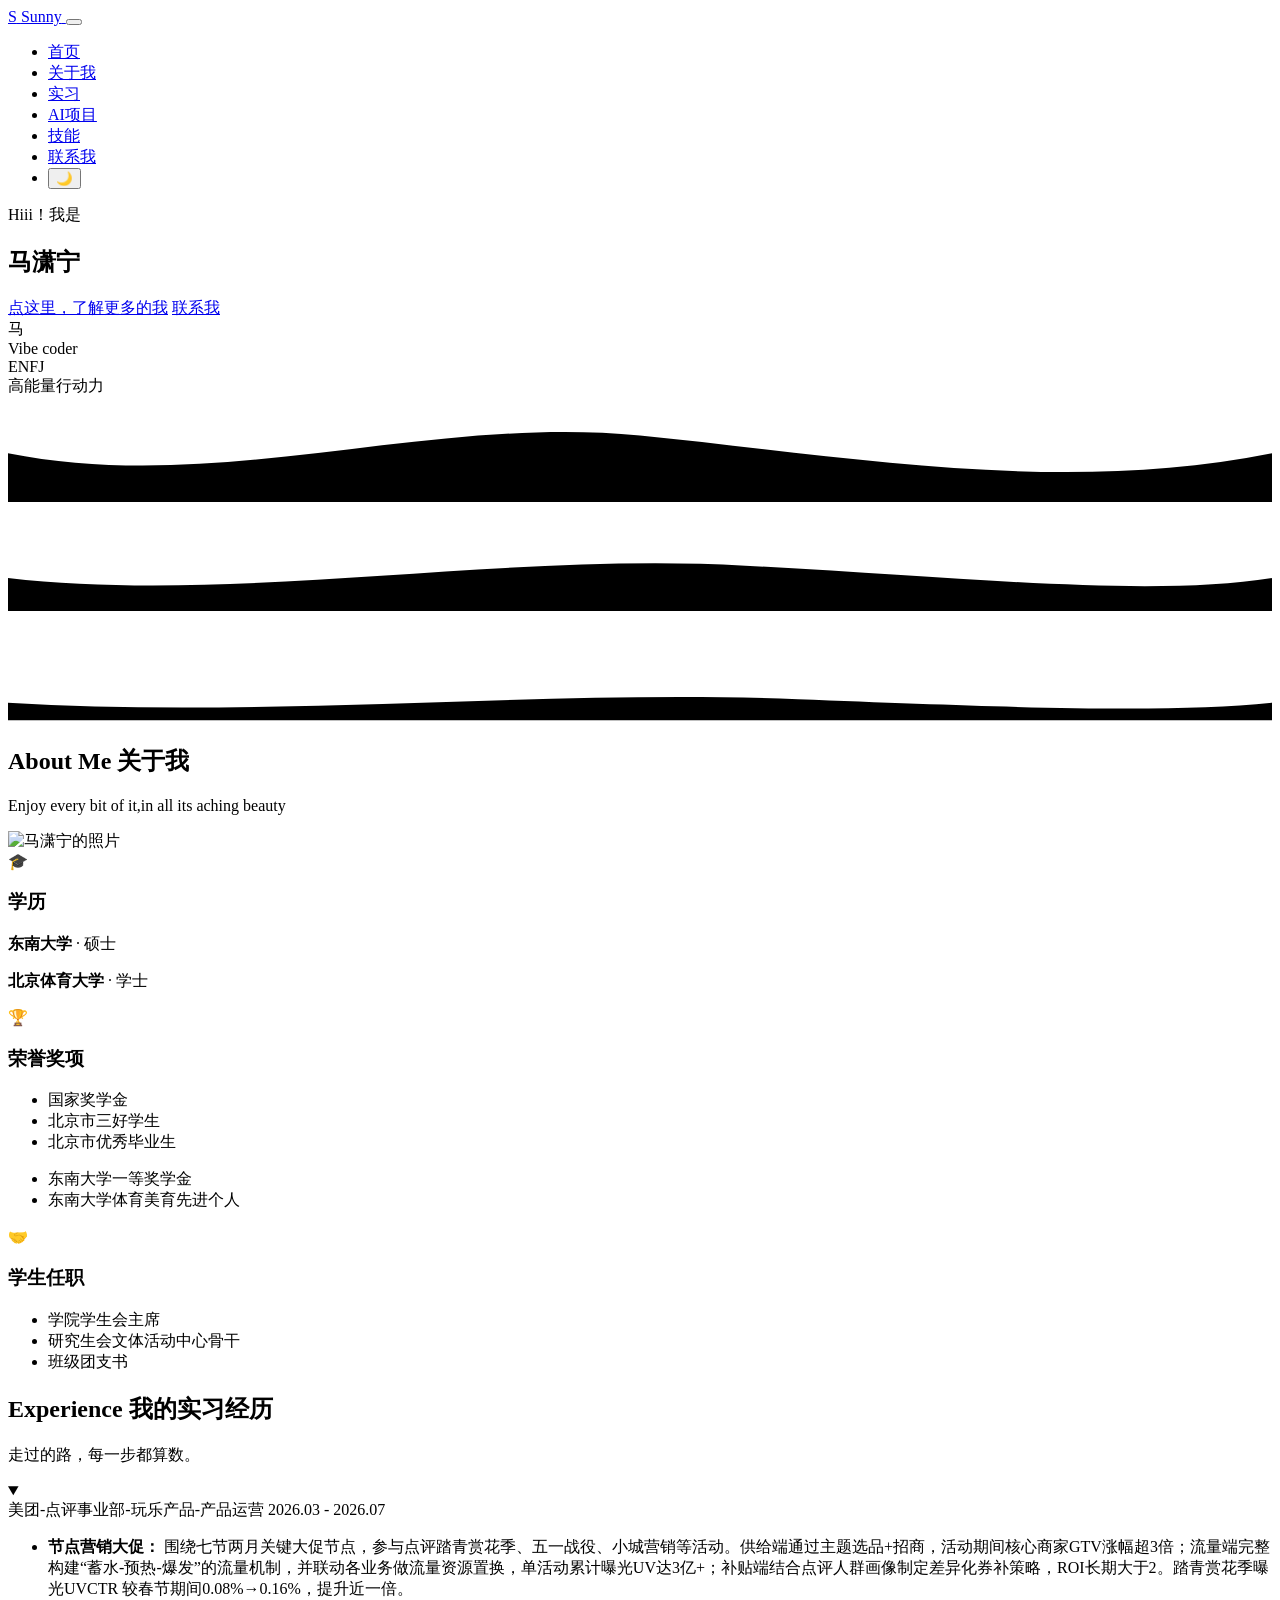
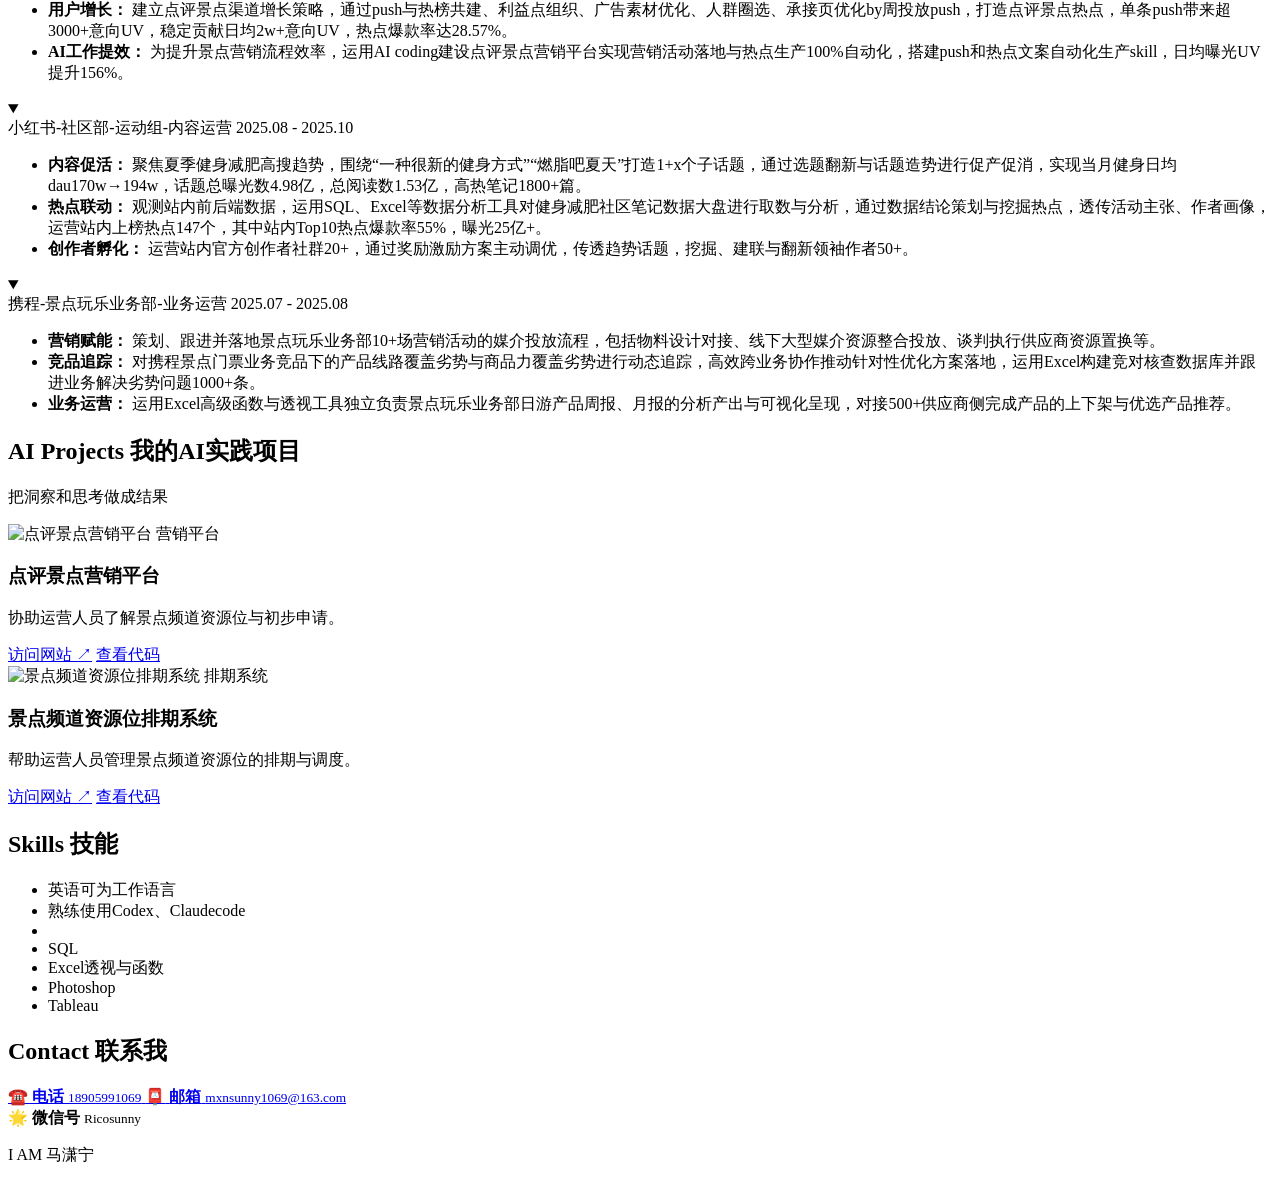
==== index.html @ 14446021 "Add personal homepage" ====
<!doctype html>
<html lang="zh-CN" data-theme="light">
  <head>
    <meta charset="UTF-8" />
    <meta name="viewport" content="width=device-width, initial-scale=1.0" />
    <title>马潇宁 · 个人主页</title>
    <meta
      name="description"
      content="马潇宁的个人网站，展示项目、技能与联系方式。"
    />
    <link rel="icon" type="image/svg+xml" href="favicon.svg" />
    <link rel="stylesheet" href="styles.css" />
  </head>
  <body>
    <!-- 导航栏 -->
    <header class="navbar">
      <nav class="nav-inner container">
        <a class="brand" href="#home">
          <span class="brand-mark">S</span>
          <span class="brand-name">Sunny</span>
        </a>
        <button id="menu-toggle" class="menu-toggle" aria-label="打开菜单" aria-expanded="false">
          <span></span><span></span><span></span>
        </button>
        <ul class="nav-links" id="nav-links">
          <li><a href="#home">首页</a></li>
          <li><a href="#about">关于我</a></li>
          <li><a href="#experience">实习</a></li>
          <li><a href="#projects">AI项目</a></li>
          <li><a href="#skills">技能</a></li>
          <li><a href="#contact">联系我</a></li>
          <li>
            <button id="theme-toggle" class="theme-toggle" aria-label="切换深浅色">🌙</button>
          </li>
        </ul>
      </nav>
    </header>

    <main>
      <!-- 首屏 -->
      <section id="home" class="hero">
        <div class="container hero-inner">
          <div class="hero-text reveal">
            <p class="hero-eyebrow">Hiii！我是</p>
            <h1 class="hero-title">马潇宁</h1>
            <div class="hero-actions">
              <a class="btn btn-primary" href="#about">点这里，了解更多的我</a>
              <a class="btn btn-ghost" href="#contact">联系我</a>
            </div>
          </div>
          <div class="hero-visual reveal">
            <div class="hero-avatar-wrap">
              <div class="avatar-ring">
                <img
                  src="./avatar.jpg"
                  alt="马潇宁的头像"
                  onerror="this.style.display='none';this.nextElementSibling.style.display='grid'"
                />
                <span class="avatar-fallback" aria-hidden="true">马</span>
              </div>
              <div class="floating-card card-1">Vibe coder</div>
              <div class="floating-card card-2">ENFJ</div>
              <div class="floating-card card-3">高能量行动力</div>
            </div>
          </div>
        </div>
        <div class="hero-wave" aria-hidden="true">
          <svg class="wave wave-back" viewBox="0 0 1440 120" preserveAspectRatio="none">
            <path
              d="M0,64 C240,112 480,20 720,44 C960,68 1200,112 1440,64 L1440,120 L0,120 Z"
            />
          </svg>
          <svg class="wave wave-mid" viewBox="0 0 1440 120" preserveAspectRatio="none">
            <path
              d="M0,82 C260,112 560,52 840,68 C1100,82 1300,104 1440,82 L1440,120 L0,120 Z"
            />
          </svg>
          <svg class="wave wave-front" viewBox="0 0 1440 120" preserveAspectRatio="none">
            <path
              d="M0,100 C300,118 620,84 900,96 C1160,106 1320,112 1440,100 L1440,120 L0,120 Z"
            />
          </svg>
        </div>
      </section>

      <!-- 关于我 -->
      <section id="about" class="section">
        <div class="container">
          <h2 class="section-title reveal">
            <span class="title-eyebrow">About Me</span>
            关于我
          </h2>
          <div class="about-single reveal">
            <p class="about-intro">
              Enjoy every bit of it,in all its aching beauty
            </p>
            <div class="profile-layout">
              <div class="photo-frame" aria-label="照片区域">
                <div class="photo-layer" aria-hidden="true"></div>
                <div class="photo-inner">
                  <img src="./about-photo.jpg" alt="马潇宁的照片" />
                </div>
              </div>
              <div class="profile-card">
                <div class="profile-item">
                  <span class="profile-icon">🎓</span>
                  <div class="profile-content">
                    <h3>学历</h3>
                    <p class="profile-line"><strong>东南大学</strong> · 硕士</p>
                    <p class="profile-line"><strong>北京体育大学</strong> · 学士</p>
                  </div>
                </div>
                <div class="profile-item">
                  <span class="profile-icon">🏆</span>
                  <div class="profile-content">
                    <h3>荣誉奖项</h3>
                    <ul class="profile-list">
                      <li>国家奖学金</li>
                      <li>北京市三好学生</li>
                      <li>北京市优秀毕业生</li>
                    </ul>
                    <ul class="profile-list">
                      <li>东南大学一等奖学金</li>
                      <li>东南大学体育美育先进个人</li>
                    </ul>
                  </div>
                </div>
                <div class="profile-item">
                  <span class="profile-icon">🤝</span>
                  <div class="profile-content">
                    <h3>学生任职</h3>
                    <ul class="profile-list">
                      <li>学院学生会主席</li>
                      <li>研究生会文体活动中心骨干</li>
                      <li>班级团支书</li>
                    </ul>
                  </div>
                </div>
              </div>
            </div>
          </div>
        </div>
      </section>

      <!-- 实习经历 -->
      <section id="experience" class="section section-alt">
        <div class="container">
          <h2 class="section-title reveal">
            <span class="title-eyebrow">Experience</span>
            我的实习经历
          </h2>
          <p class="section-desc quote-text reveal">走过的路，每一步都算数。</p>
          <div class="timeline reveal">
            <details class="timeline-item" open>
              <summary class="timeline-head">
                <div class="timeline-dot" aria-hidden="true"></div>
                <span class="timeline-company">美团-点评事业部-玩乐产品-产品运营</span>
                <span class="timeline-date">2026.03 - 2026.07</span>
              </summary>
              <div class="timeline-body">
                <ul class="profile-list">
                  <li>
                    <strong>节点营销大促：</strong>
                    围绕七节两月关键大促节点，参与点评踏青赏花季、五一战役、小城营销等活动。供给端通过主题选品+招商，活动期间核心商家GTV涨幅超3倍；流量端完整构建“蓄水-预热-爆发”的流量机制，并联动各业务做流量资源置换，单活动累计曝光UV达3亿+；补贴端结合点评人群画像制定差异化券补策略，ROI长期大于2。踏青赏花季曝光UVCTR 较春节期间0.08%→0.16%，提升近一倍。
                  </li>
                  <li>
                    <strong>用户增长：</strong>
                    建立点评景点渠道增长策略，通过push与热榜共建、利益点组织、广告素材优化、人群圈选、承接页优化by周投放push，打造点评景点热点，单条push带来超3000+意向UV，稳定贡献日均2w+意向UV，热点爆款率达28.57%。
                  </li>
                  <li>
                    <strong>AI工作提效：</strong>
                    为提升景点营销流程效率，运用AI coding建设点评景点营销平台实现营销活动落地与热点生产100%自动化，搭建push和热点文案自动化生产skill，日均曝光UV提升156%。
                  </li>
                </ul>
              </div>
            </details>
            <details class="timeline-item" open>
              <summary class="timeline-head">
                <div class="timeline-dot" aria-hidden="true"></div>
                <span class="timeline-company">小红书-社区部-运动组-内容运营</span>
                <span class="timeline-date">2025.08 - 2025.10</span>
              </summary>
              <div class="timeline-body">
                <ul class="profile-list">
                  <li>
                    <strong>内容促活：</strong>
                    聚焦夏季健身减肥高搜趋势，围绕“一种很新的健身方式”“燃脂吧夏天”打造1+x个子话题，通过选题翻新与话题造势进行促产促消，实现当月健身日均dau170w→194w，话题总曝光数4.98亿，总阅读数1.53亿，高热笔记1800+篇。
                  </li>
                  <li>
                    <strong>热点联动：</strong>
                    观测站内前后端数据，运用SQL、Excel等数据分析工具对健身减肥社区笔记数据大盘进行取数与分析，通过数据结论策划与挖掘热点，透传活动主张、作者画像，运营站内上榜热点147个，其中站内Top10热点爆款率55%，曝光25亿+。
                  </li>
                  <li>
                    <strong>创作者孵化：</strong>
                    运营站内官方创作者社群20+，通过奖励激励方案主动调优，传透趋势话题，挖掘、建联与翻新领袖作者50+。
                  </li>
                </ul>
              </div>
            </details>
            <details class="timeline-item" open>
              <summary class="timeline-head">
                <div class="timeline-dot" aria-hidden="true"></div>
                <span class="timeline-company">携程-景点玩乐业务部-业务运营</span>
                <span class="timeline-date">2025.07 - 2025.08</span>
              </summary>
              <div class="timeline-body">
                <ul class="profile-list">
                  <li>
                    <strong>营销赋能：</strong>
                    策划、跟进并落地景点玩乐业务部10+场营销活动的媒介投放流程，包括物料设计对接、线下大型媒介资源整合投放、谈判执行供应商资源置换等。
                  </li>
                  <li>
                    <strong>竞品追踪：</strong>
                    对携程景点门票业务竞品下的产品线路覆盖劣势与商品力覆盖劣势进行动态追踪，高效跨业务协作推动针对性优化方案落地，运用Excel构建竞对核查数据库并跟进业务解决劣势问题1000+条。
                  </li>
                  <li>
                    <strong>业务运营：</strong>
                    运用Excel高级函数与透视工具独立负责景点玩乐业务部日游产品周报、月报的分析产出与可视化呈现，对接500+供应商侧完成产品的上下架与优选产品推荐。
                  </li>
                </ul>
              </div>
            </details>
          </div>
        </div>
      </section>

      <!-- 项目 -->
      <section id="projects" class="section">
        <div class="container">
          <h2 class="section-title reveal">
            <span class="title-eyebrow">AI Projects</span>
            我的AI实践项目
          </h2>
          <p class="section-desc quote-text reveal">把洞察和思考做成结果</p>
          <div class="project-grid">
            <article class="project-card reveal">
              <div class="project-cover cover-marketing">
                <img src="./project-marketing.png" alt="点评景点营销平台" class="cover-img" />
                <span class="project-tag">营销平台</span>
              </div>
              <div class="project-body">
                <h3>点评景点营销平台</h3>
                <p>协助运营人员了解景点频道资源位与初步申请。</p>
                <div class="project-links">
                  <a href="https://maxiaoning91-netizen.github.io/scenic-marketing/" target="_blank" rel="noopener">访问网站 ↗</a>
                  <a href="https://github.com/maxiaoning91-netizen/scenic-marketing" target="_blank" rel="noopener">查看代码</a>
                </div>
              </div>
            </article>
            <article class="project-card reveal">
              <div class="project-cover cover-schedule">
                <img src="./project-schedule.png" alt="景点频道资源位排期系统" class="cover-img" />
                <span class="project-tag">排期系统</span>
              </div>
              <div class="project-body">
                <h3>景点频道资源位排期系统</h3>
                <p>帮助运营人员管理景点频道资源位的排期与调度。</p>
                <div class="project-links">
                  <a href="https://maxiaoning91-netizen.github.io/scenic-schedule/" target="_blank" rel="noopener">访问网站 ↗</a>
                  <a href="https://github.com/maxiaoning91-netizen/scenic-schedule" target="_blank" rel="noopener">查看代码</a>
                </div>
              </div>
            </article>
          </div>
        </div>
      </section>

      <!-- 技能 -->
      <section id="skills" class="section section-alt">
        <div class="container">
          <h2 class="section-title reveal">
            <span class="title-eyebrow">Skills</span>
            技能
          </h2>
          <ul class="skill-list reveal">
            <li>英语可为工作语言</li>
            <li>熟练使用Codex、Claudecode</li>
            <li class="skill-break" aria-hidden="true"></li>
            <li>SQL</li>
            <li>Excel透视与函数</li>
            <li>Photoshop</li>
            <li>Tableau</li>
          </ul>
        </div>
      </section>

      <!-- 联系我 -->
      <section id="contact" class="section">
        <div class="container contact-inner">
          <h2 class="section-title reveal">
            <span class="title-eyebrow">Contact</span>
            联系我
          </h2>
          <div class="contact-links reveal">
            <a class="contact-item" href="tel:18905991069">
              <span class="contact-icon">☎️</span>
              <span>
                <strong>电话</strong>
                <small>18905991069</small>
              </span>
            </a>
            <a class="contact-item" href="mailto:mxnsunny1069@163.com">
              <span class="contact-icon">📮</span>
              <span>
                <strong>邮箱</strong>
                <small>mxnsunny1069@163.com</small>
              </span>
            </a>
            <div class="contact-item">
              <span class="contact-icon">🌟</span>
              <span>
                <strong>微信号</strong>
                <small>Ricosunny</small>
              </span>
            </div>
          </div>
        </div>
      </section>
    </main>

    <footer class="footer">
      <div class="container">
        <p>I AM 马潇宁</p>
      </div>
    </footer>

    <script src="script.js"></script>
  </body>
</html>
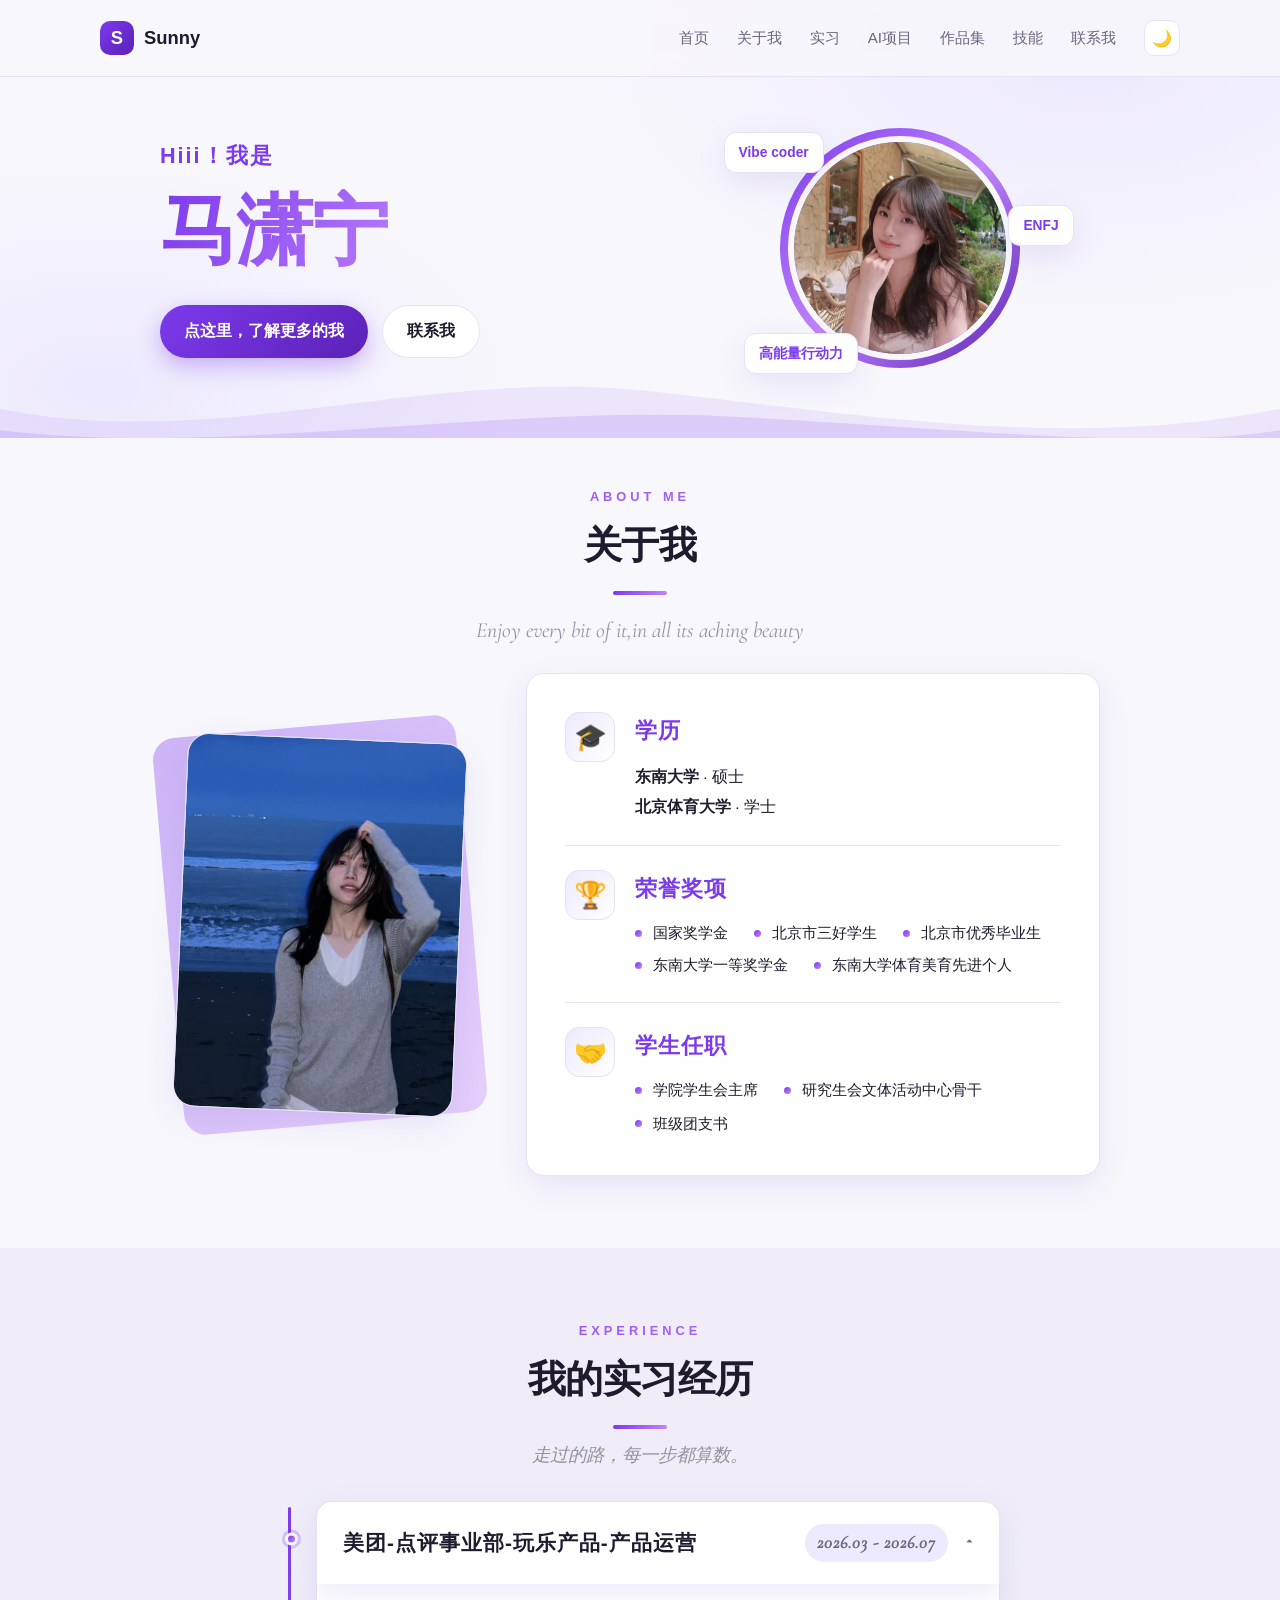
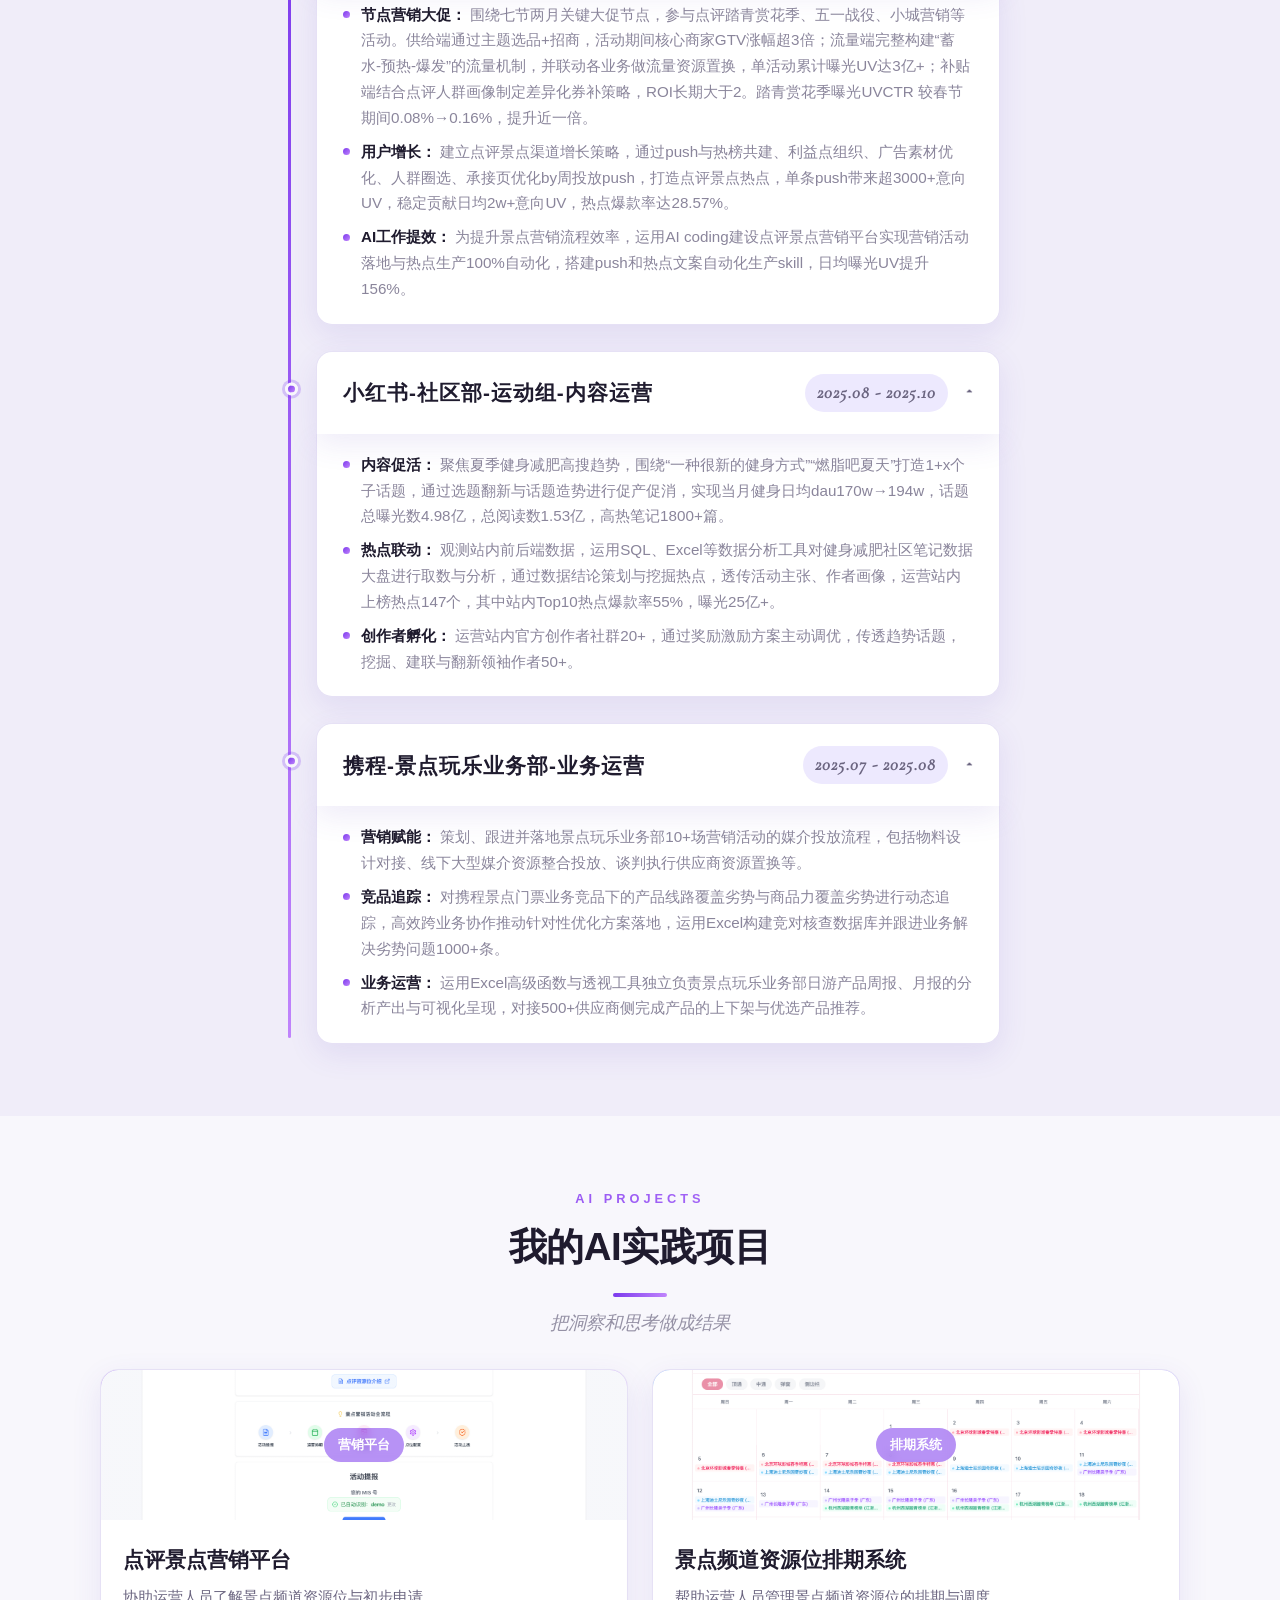
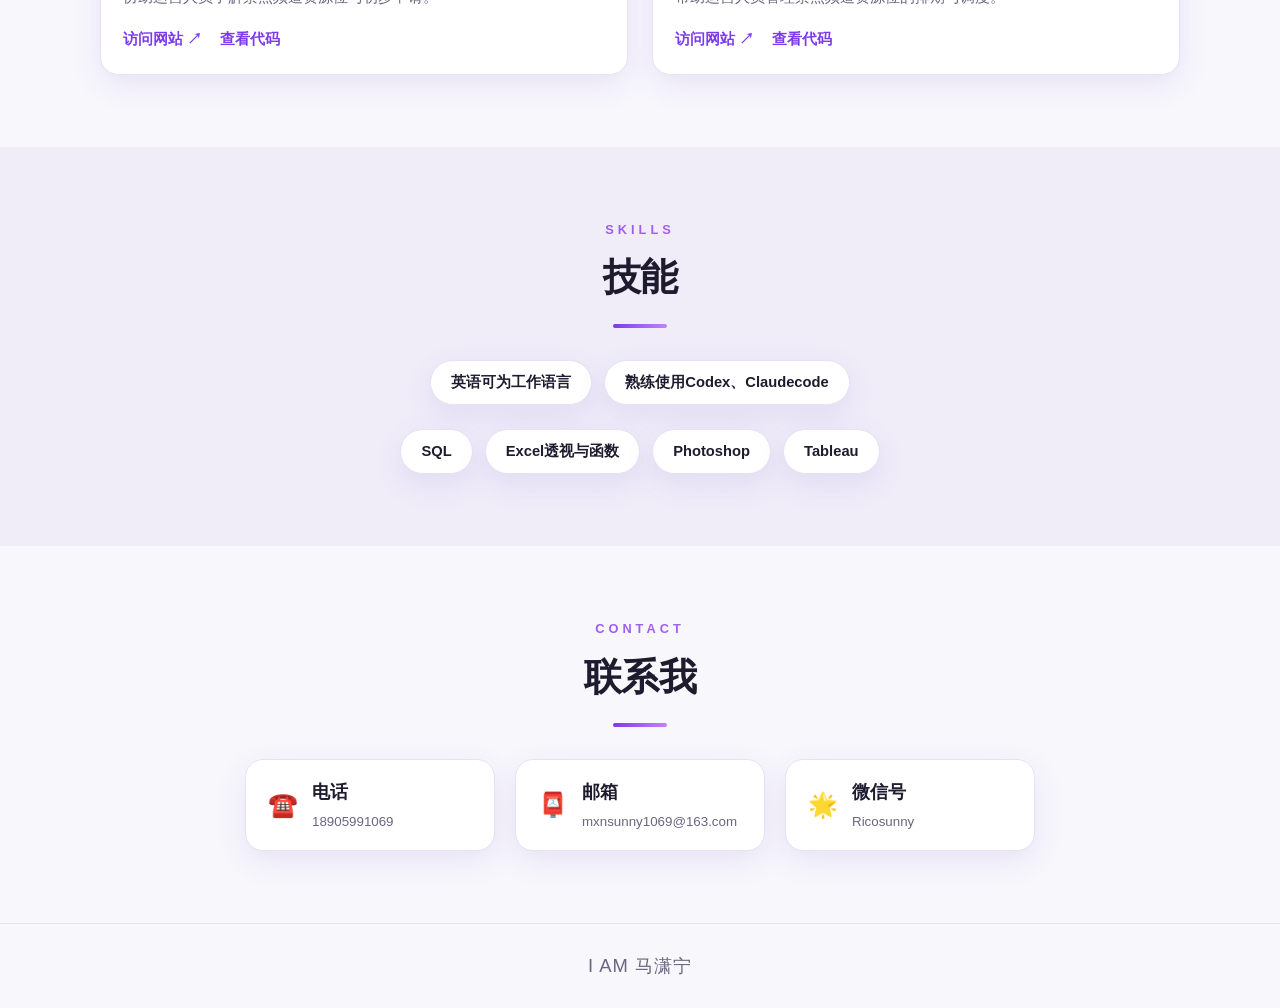
==== commit a23a90af: "Add portfolio nav link" ====
--- a/index.html
+++ b/index.html
@@ -27,6 +27,7 @@
           <li><a href="#about">关于我</a></li>
           <li><a href="#experience">实习</a></li>
           <li><a href="#projects">AI项目</a></li>
+          <li><a href="./portfolio.html">作品集</a></li>
           <li><a href="#skills">技能</a></li>
           <li><a href="#contact">联系我</a></li>
           <li>
--- a/styles.css
+++ b/styles.css
@@ -0,0 +1,1044 @@
+:root {
+  --bg: #f8f7fc;
+  --bg-alt: #f0edf9;
+  --card: #ffffff;
+  --text: #1f1b2e;
+  --text-muted: #6b6580;
+  --primary: #7c3aed;
+  --primary-dark: #5b21b6;
+  --primary-soft: #ede9fe;
+  --border: #e6e1f5;
+  --shadow: 0 10px 30px rgba(93, 61, 190, 0.1);
+  --radius: 18px;
+}
+
+html[data-theme="dark"] {
+  --bg: #12101b;
+  --bg-alt: #191627;
+  --card: #1d1930;
+  --text: #ece9f7;
+  --text-muted: #a49ec2;
+  --primary: #a78bfa;
+  --primary-dark: #8b5cf6;
+  --primary-soft: #2a2347;
+  --border: #2e2747;
+  --shadow: 0 10px 30px rgba(0, 0, 0, 0.35);
+}
+
+@font-face {
+  font-family: "Cormorant Garamond";
+  font-style: italic;
+  font-weight: 400;
+  src: url("fonts/CormorantGaramond-Italic.ttf") format("truetype");
+  font-display: swap;
+}
+
+@font-face {
+  font-family: "ZCOOL XiaoWei";
+  src: url("fonts/ZCOOLXiaoWei-Regular.ttf") format("truetype");
+  font-display: swap;
+}
+
+* {
+  margin: 0;
+  padding: 0;
+  box-sizing: border-box;
+}
+
+html {
+  scroll-behavior: smooth;
+  scroll-padding-top: 76px;
+}
+
+body {
+  font-family:
+    -apple-system, BlinkMacSystemFont, "Segoe UI", "PingFang SC",
+    "Hiragino Sans GB", "Microsoft YaHei", "Noto Sans SC", sans-serif;
+  background: var(--bg);
+  color: var(--text);
+  line-height: 1.7;
+  transition: background 0.3s ease, color 0.3s ease;
+}
+
+.container {
+  width: min(1080px, 92%);
+  margin: 0 auto;
+}
+
+a {
+  color: inherit;
+  text-decoration: none;
+}
+
+img {
+  max-width: 100%;
+  display: block;
+}
+
+/* 导航栏 */
+.navbar {
+  position: fixed;
+  inset: 0 0 auto 0;
+  z-index: 50;
+  background: color-mix(in srgb, var(--bg) 82%, transparent);
+  backdrop-filter: blur(14px);
+  -webkit-backdrop-filter: blur(14px);
+  border-bottom: 1px solid var(--border);
+}
+
+.nav-inner {
+  display: flex;
+  align-items: center;
+  justify-content: space-between;
+  height: 76px;
+}
+
+.brand {
+  display: flex;
+  align-items: center;
+  gap: 10px;
+  font-family: "ZCOOL XiaoWei", "PingFang SC", "Microsoft YaHei", sans-serif;
+  font-weight: 700;
+  font-size: 1.15rem;
+}
+
+.brand-mark {
+  display: grid;
+  place-items: center;
+  width: 34px;
+  height: 34px;
+  border-radius: 10px;
+  background: linear-gradient(135deg, var(--primary), var(--primary-dark));
+  color: #fff;
+  font-weight: 800;
+}
+
+.nav-links {
+  display: flex;
+  align-items: center;
+  gap: 28px;
+  list-style: none;
+}
+
+.nav-links a {
+  font-size: 0.95rem;
+  color: var(--text-muted);
+  transition: color 0.2s ease;
+}
+
+.nav-links a:hover {
+  color: var(--primary);
+}
+
+.theme-toggle {
+  border: 1px solid var(--border);
+  background: var(--card);
+  color: var(--text);
+  width: 36px;
+  height: 36px;
+  border-radius: 10px;
+  cursor: pointer;
+  font-size: 1rem;
+  transition: transform 0.2s ease;
+}
+
+.theme-toggle:hover {
+  transform: scale(1.08);
+}
+
+.menu-toggle {
+  display: none;
+  flex-direction: column;
+  gap: 5px;
+  background: none;
+  border: none;
+  cursor: pointer;
+  padding: 6px;
+}
+
+.menu-toggle span {
+  width: 24px;
+  height: 2px;
+  border-radius: 2px;
+  background: var(--text);
+  transition: transform 0.3s ease, opacity 0.3s ease;
+}
+
+/* 首屏 */
+.hero {
+  position: relative;
+  padding: 128px 0 70px;
+  overflow: hidden;
+  background:
+    radial-gradient(700px 380px at 85% 12%, var(--primary-soft), transparent 70%),
+    radial-gradient(600px 320px at 8% 88%, var(--primary-soft), transparent 70%);
+}
+
+.hero-inner {
+  display: grid;
+  grid-template-columns: 1.05fr 0.95fr;
+  gap: 32px;
+  align-items: center;
+  max-width: 960px;
+  margin: 0 auto;
+}
+
+.hero-eyebrow {
+  color: var(--primary);
+  font-weight: 600;
+  font-size: 1.35rem;
+  letter-spacing: 2px;
+  margin-bottom: 14px;
+}
+
+.hero-title {
+  font-size: clamp(3rem, 8vw, 4.8rem);
+  line-height: 1.08;
+  letter-spacing: -1px;
+  background: linear-gradient(120deg, var(--primary), #c084fc 60%, var(--primary));
+  -webkit-background-clip: text;
+  background-clip: text;
+  -webkit-text-fill-color: transparent;
+  color: transparent;
+}
+
+.hero-subtitle {
+  margin-top: 16px;
+  max-width: 24em;
+  font-size: 1.12rem;
+  color: var(--text-muted);
+}
+
+.hero-actions {
+  display: flex;
+  gap: 14px;
+  margin-top: 34px;
+  flex-wrap: wrap;
+}
+
+.hero-actions .btn {
+  font-family: "ZCOOL XiaoWei", "PingFang SC", "Microsoft YaHei", sans-serif;
+}
+
+.btn {
+  display: inline-flex;
+  align-items: center;
+  justify-content: center;
+  padding: 12px 24px;
+  border-radius: 999px;
+  font-weight: 600;
+  font-size: 0.98rem;
+  transition: transform 0.2s ease, box-shadow 0.2s ease;
+}
+
+.btn:hover {
+  transform: translateY(-2px);
+}
+
+.btn-primary {
+  background: linear-gradient(135deg, var(--primary), var(--primary-dark));
+  color: #fff;
+  box-shadow: 0 8px 22px rgba(124, 58, 237, 0.35);
+}
+
+.btn-ghost {
+  border: 1px solid var(--border);
+  color: var(--text);
+  background: var(--card);
+}
+
+.hero-visual {
+  position: relative;
+  display: grid;
+  place-items: center;
+}
+
+.hero-avatar-wrap {
+  position: relative;
+  width: fit-content;
+}
+
+.avatar-ring {
+  width: 240px;
+  height: 240px;
+  border-radius: 50%;
+  padding: 8px;
+  background: linear-gradient(135deg, var(--primary), #c084fc, var(--primary-dark));
+  animation: float 5s ease-in-out infinite;
+}
+
+.avatar-ring img {
+  width: 100%;
+  height: 100%;
+  border-radius: 50%;
+  object-fit: cover;
+  border: 6px solid var(--bg);
+}
+
+.avatar-fallback {
+  display: none;
+  place-items: center;
+  width: 100%;
+  height: 100%;
+  border-radius: 50%;
+  border: 6px solid var(--bg);
+  background: linear-gradient(135deg, var(--primary), var(--primary-dark));
+  color: #fff;
+  font-size: 5rem;
+  font-weight: 800;
+}
+
+@keyframes float {
+  0%,
+  100% {
+    transform: translateY(0);
+  }
+  50% {
+    transform: translateY(-12px);
+  }
+}
+
+.floating-card {
+  position: absolute;
+  font-family: "ZCOOL XiaoWei", "PingFang SC", "Microsoft YaHei", sans-serif;
+  padding: 8px 14px;
+  border-radius: 12px;
+  background: var(--card);
+  border: 1px solid var(--border);
+  box-shadow: var(--shadow);
+  font-size: 0.86rem;
+  font-weight: 600;
+  color: var(--primary);
+  animation: float 5s ease-in-out infinite;
+}
+
+.card-1 {
+  top: 4px;
+  left: -56px;
+  animation-delay: 0.4s;
+}
+
+.card-2 {
+  top: 32%;
+  right: -54px;
+  animation-delay: 1.1s;
+}
+
+.card-3 {
+  bottom: -6px;
+  left: -36px;
+  animation-delay: 1.8s;
+}
+
+.hero-wave {
+  position: absolute;
+  left: 0;
+  right: 0;
+  bottom: -22px;
+  height: 110px;
+  pointer-events: none;
+  overflow: hidden;
+}
+
+.hero-wave svg {
+  position: absolute;
+  left: 0;
+  width: 100%;
+  height: 100%;
+  display: block;
+}
+
+.wave-back {
+  bottom: 0;
+  fill: color-mix(in srgb, var(--primary) 9%, transparent);
+}
+
+.wave-mid {
+  bottom: -5px;
+  fill: color-mix(in srgb, var(--primary) 15%, transparent);
+}
+
+.wave-front {
+  bottom: -10px;
+  fill: color-mix(in srgb, var(--primary) 22%, transparent);
+}
+
+/* 通用区块 */
+.section {
+  padding: 72px 0;
+}
+
+#about {
+  padding-top: 48px;
+}
+
+.section-alt {
+  background: var(--bg-alt);
+}
+
+.section-title {
+  font-size: clamp(1.8rem, 4vw, 2.4rem);
+  text-align: center;
+  letter-spacing: -0.5px;
+}
+
+.title-eyebrow {
+  display: block;
+  font-size: 0.8rem;
+  font-weight: 700;
+  letter-spacing: 4px;
+  text-transform: uppercase;
+  background: linear-gradient(120deg, var(--primary), #c084fc);
+  -webkit-background-clip: text;
+  background-clip: text;
+  -webkit-text-fill-color: transparent;
+  color: transparent;
+  margin-bottom: 4px;
+}
+
+.section-title::after {
+  content: "";
+  display: block;
+  width: 54px;
+  height: 4px;
+  margin: 14px auto 0;
+  border-radius: 99px;
+  background: linear-gradient(90deg, var(--primary), #c084fc);
+}
+
+.section-desc {
+  text-align: center;
+  color: var(--text-muted);
+  max-width: 40em;
+  margin: 14px auto 32px;
+}
+
+/* 关于我 */
+.about-single {
+  max-width: 920px;
+  margin: 0 auto;
+}
+
+.about-intro {
+  font-family: "Cormorant Garamond", "Didot", "Georgia", serif;
+  font-style: italic;
+  text-align: center;
+  font-size: 1.35rem;
+  color: color-mix(in srgb, var(--text-muted) 70%, var(--bg));
+  line-height: 1.4;
+  margin-top: 20px;
+  margin-bottom: 28px;
+}
+
+.quote-text {
+  font-family: "Cormorant Garamond", "Didot", "Georgia", serif;
+  font-style: italic;
+  font-size: 1.15rem;
+  color: color-mix(in srgb, var(--text-muted) 70%, var(--bg));
+  line-height: 1.4;
+}
+
+.profile-card {
+  background: var(--card);
+  border: 1px solid var(--border);
+  border-radius: var(--radius);
+  box-shadow: var(--shadow);
+  padding: 14px 38px;
+}
+
+.profile-layout {
+  display: grid;
+  grid-template-columns: 310px 1fr;
+  gap: 36px;
+  align-items: center;
+}
+
+/* 照片区域：底层色块 + 上层倾斜方形照片 */
+.photo-frame {
+  position: relative;
+  width: 280px;
+  height: 374px;
+}
+
+.photo-layer {
+  position: absolute;
+  inset: -12px;
+  border-radius: 22px;
+  background: linear-gradient(135deg, var(--primary), #c084fc);
+  opacity: 0.35;
+  transform: rotate(-5deg);
+}
+
+.photo-inner {
+  position: relative;
+  width: 100%;
+  height: 100%;
+  border-radius: 22px;
+  background: var(--card);
+  border: 1px solid var(--border);
+  box-shadow: var(--shadow);
+  overflow: hidden;
+  transform: rotate(2.5deg);
+  display: grid;
+  place-items: center;
+}
+
+.photo-inner img {
+  width: 100%;
+  height: 100%;
+  object-fit: cover;
+  display: block;
+}
+
+.photo-placeholder {
+  text-align: center;
+  color: var(--text-muted);
+}
+
+.photo-placeholder-icon {
+  display: block;
+  font-size: 2.4rem;
+  margin-bottom: 10px;
+}
+
+.profile-item {
+  display: flex;
+  gap: 20px;
+  align-items: flex-start;
+  padding: 24px 0;
+  border-bottom: 1px solid var(--border);
+}
+
+.profile-item:last-child {
+  border-bottom: none;
+}
+
+.profile-icon {
+  flex-shrink: 0;
+  width: 50px;
+  height: 50px;
+  display: grid;
+  place-items: center;
+  border-radius: 14px;
+  font-size: 1.65rem;
+  background: linear-gradient(135deg, var(--primary-soft), transparent);
+  border: 1px solid var(--border);
+}
+
+.profile-content h3 {
+  font-family: "ZCOOL XiaoWei", "PingFang SC", "Microsoft YaHei", sans-serif;
+  font-size: 1.4rem;
+  font-weight: 800;
+  letter-spacing: 1px;
+  color: var(--primary);
+  margin-bottom: 12px;
+}
+
+.profile-line {
+  font-size: 0.97rem;
+  line-height: 1.9;
+}
+
+.profile-list {
+  list-style: none;
+  margin: 0;
+  display: flex;
+  flex-wrap: wrap;
+  gap: 8px 26px;
+}
+
+.profile-list + .profile-list {
+  margin-top: 6px;
+}
+
+.profile-list li {
+  position: relative;
+  padding-left: 18px;
+  font-size: 0.95rem;
+  color: var(--text);
+}
+
+.profile-list li::before {
+  content: "";
+  position: absolute;
+  left: 0;
+  top: 0.62em;
+  width: 7px;
+  height: 7px;
+  border-radius: 50%;
+  background: linear-gradient(135deg, var(--primary), #c084fc);
+}
+
+/* 实习经历：纵向时间线 */
+.timeline {
+  position: relative;
+  max-width: 720px;
+  margin: 0 auto;
+  padding-left: 36px;
+}
+
+.timeline::before {
+  content: "";
+  position: absolute;
+  left: 8px;
+  top: 6px;
+  bottom: 6px;
+  width: 3px;
+  border-radius: 99px;
+  background: linear-gradient(to bottom, var(--primary), #c084fc);
+}
+
+.timeline-item {
+  position: relative;
+  padding-bottom: 26px;
+}
+
+.timeline-item:last-child {
+  padding-bottom: 0;
+}
+
+.timeline-dot {
+  position: absolute;
+  left: -32px;
+  top: 37px;
+  transform: translateY(-50%);
+  width: 13px;
+  height: 13px;
+  border-radius: 50%;
+  background: linear-gradient(135deg, var(--primary), #c084fc);
+  border: 3px solid var(--bg);
+  box-shadow: 0 0 0 3px color-mix(in srgb, var(--primary) 25%, transparent);
+}
+
+.timeline-head {
+  position: relative;
+  display: flex;
+  align-items: center;
+  gap: 14px;
+  flex-wrap: wrap;
+  background: var(--card);
+  border: 1px solid var(--border);
+  border-radius: 16px;
+  box-shadow: var(--shadow);
+  padding: 22px 26px;
+  cursor: pointer;
+  list-style: none;
+  transition: border-radius 0.25s ease;
+}
+
+.timeline-head::-webkit-details-marker {
+  display: none;
+}
+
+.timeline-head::after {
+  content: "▾";
+  margin-left: 4px;
+  color: var(--text-muted);
+  font-size: 0.9rem;
+  transition: transform 0.25s ease;
+}
+
+.timeline-item[open] .timeline-head {
+  border-radius: 16px 16px 0 0;
+  border-bottom: none;
+}
+
+.timeline-item[open] .timeline-head::after {
+  transform: rotate(180deg);
+}
+
+.timeline-company {
+  flex: 1;
+  min-width: 200px;
+  font-family: "ZCOOL XiaoWei", "PingFang SC", "Microsoft YaHei", sans-serif;
+  font-size: 1.3rem;
+  font-weight: 800;
+  line-height: 1.4;
+  letter-spacing: 1px;
+  color: var(--text);
+}
+
+.timeline-date {
+  font-family: "Cormorant Garamond", "Didot", "Georgia", serif;
+  font-style: italic;
+  font-weight: 700;
+  font-size: 1.1rem;
+  letter-spacing: 1px;
+  color: var(--text-muted);
+  background: var(--primary-soft);
+  border-radius: 999px;
+  padding: 4px 12px;
+  white-space: nowrap;
+}
+
+.timeline-body {
+  background: var(--card);
+  border: 1px solid var(--border);
+  border-top: none;
+  border-radius: 0 0 16px 16px;
+  box-shadow: var(--shadow);
+  padding: 4px 26px 22px;
+}
+
+.timeline-body .profile-list {
+  padding-top: 14px;
+}
+
+.timeline-body .profile-list li {
+  color: color-mix(in srgb, var(--text-muted) 78%, var(--bg));
+}
+
+.timeline-body .profile-list li strong {
+  color: var(--text);
+}
+
+
+/* 项目 */
+.project-grid {
+  display: grid;
+  grid-template-columns: repeat(auto-fit, minmax(280px, 1fr));
+  gap: 24px;
+}
+
+.project-card {
+  background: var(--card);
+  border: 1px solid var(--border);
+  border-radius: var(--radius);
+  overflow: hidden;
+  box-shadow: var(--shadow);
+  display: flex;
+  flex-direction: column;
+  transition: transform 0.25s ease, box-shadow 0.25s ease;
+}
+
+.project-card:hover {
+  transform: translateY(-6px);
+  box-shadow: 0 18px 40px rgba(93, 61, 190, 0.16);
+}
+
+.project-cover {
+  height: 150px;
+  display: grid;
+  place-items: center;
+  position: relative;
+}
+
+.cover-img {
+  position: absolute;
+  inset: 0;
+  width: 100%;
+  height: 100%;
+  object-fit: cover;
+}
+
+.cover-marketing {
+  background:
+    linear-gradient(135deg, rgba(124, 58, 237, 0.85), rgba(192, 132, 252, 0.85)),
+    radial-gradient(circle at 30% 30%, #fff, transparent);
+}
+
+.cover-schedule {
+  background:
+    linear-gradient(135deg, rgba(59, 130, 246, 0.85), rgba(139, 92, 246, 0.85)),
+    radial-gradient(circle at 70% 30%, #fff, transparent);
+}
+
+.cover-more {
+  background:
+    linear-gradient(135deg, rgba(107, 114, 128, 0.55), rgba(156, 163, 175, 0.55)),
+    radial-gradient(circle at 50% 50%, #fff, transparent);
+}
+
+.project-cover::after {
+  content: "";
+  position: absolute;
+  inset: 0;
+  background-image: linear-gradient(
+    120deg,
+    rgba(255, 255, 255, 0.18) 0%,
+    rgba(255, 255, 255, 0.18) 46%,
+    transparent 50%
+  );
+  background-size: 260% 100%;
+  animation: shine 6s linear infinite;
+}
+
+@keyframes shine {
+  to {
+    background-position: -260% 0;
+  }
+}
+
+.project-tag {
+  position: relative;
+  z-index: 1;
+  background: color-mix(in srgb, var(--primary) 55%, transparent);
+  color: #fff;
+  padding: 6px 14px;
+  border-radius: 999px;
+  font-size: 0.82rem;
+  font-weight: 700;
+  backdrop-filter: blur(4px);
+  -webkit-backdrop-filter: blur(4px);
+}
+
+.project-body {
+  padding: 22px;
+  display: flex;
+  flex-direction: column;
+  flex: 1;
+}
+
+.project-body h3 {
+  font-family: "ZCOOL XiaoWei", "PingFang SC", "Microsoft YaHei", sans-serif;
+  font-size: 1.3rem;
+  font-weight: 800;
+  margin-bottom: 8px;
+}
+
+.project-body p {
+  color: var(--text-muted);
+  font-size: 0.93rem;
+  flex: 1;
+}
+
+.project-links {
+  display: flex;
+  gap: 18px;
+  margin-top: 16px;
+}
+
+.project-links a {
+  color: var(--primary);
+  font-weight: 600;
+  font-size: 0.92rem;
+}
+
+.project-links a:hover {
+  text-decoration: underline;
+}
+
+/* 技能 */
+.skill-list {
+  list-style: none;
+  display: flex;
+  flex-wrap: wrap;
+  justify-content: center;
+  gap: 12px;
+  max-width: 720px;
+  margin: 32px auto 0;
+}
+
+.skill-list li {
+  font-family: "ZCOOL XiaoWei", "PingFang SC", "Microsoft YaHei", sans-serif;
+  background: var(--card);
+  border: 1px solid var(--border);
+  border-radius: 999px;
+  padding: 9px 20px;
+  font-size: 0.92rem;
+  font-weight: 600;
+  color: var(--text);
+  box-shadow: var(--shadow);
+  transition: transform 0.2s ease, color 0.2s ease;
+}
+
+.skill-list li:hover {
+  transform: translateY(-3px);
+  color: var(--primary);
+}
+
+.skill-list li.skill-break {
+  flex-basis: 100%;
+  height: 0;
+  padding: 0;
+  border: none;
+  background: none;
+  box-shadow: none;
+  pointer-events: none;
+}
+
+.skill-list li.skill-break:hover {
+  transform: none;
+  color: var(--text);
+}
+
+/* 联系 */
+.contact-inner {
+  text-align: center;
+}
+
+.contact-links {
+  display: flex;
+  gap: 20px;
+  justify-content: center;
+  flex-wrap: wrap;
+  margin-top: 32px;
+}
+
+.contact-item {
+  display: flex;
+  align-items: center;
+  gap: 14px;
+  background: var(--card);
+  border: 1px solid var(--border);
+  border-radius: var(--radius);
+  padding: 16px 22px;
+  min-width: 250px;
+  text-align: left;
+  box-shadow: var(--shadow);
+  transition: transform 0.25s ease;
+}
+
+.contact-item:hover {
+  transform: translateY(-4px);
+}
+
+.contact-icon {
+  font-size: 1.5rem;
+}
+
+.contact-item strong {
+  font-family: "ZCOOL XiaoWei", "PingFang SC", "Microsoft YaHei", sans-serif;
+  font-size: 1.15rem;
+  display: block;
+}
+
+.contact-item small {
+  color: var(--text-muted);
+}
+
+/* 页脚 */
+.footer {
+  border-top: 1px solid var(--border);
+  padding: 26px 0;
+  text-align: center;
+  color: var(--text-muted);
+  font-size: 0.9rem;
+}
+
+.footer p {
+  font-family: "ZCOOL XiaoWei", "PingFang SC", "Microsoft YaHei", sans-serif;
+  font-size: 1.15rem;
+  letter-spacing: 1px;
+}
+
+/* 滚动浮现 */
+.reveal {
+  opacity: 0;
+  transform: translateY(24px);
+  transition: opacity 0.7s ease, transform 0.7s ease;
+}
+
+.reveal.visible {
+  opacity: 1;
+  transform: translateY(0);
+}
+
+/* 响应式 */
+@media (max-width: 820px) {
+  .hero {
+    padding: 120px 0 90px;
+  }
+
+  .hero-inner {
+    grid-template-columns: 1fr;
+    text-align: center;
+  }
+
+  .hero-actions {
+    justify-content: center;
+  }
+
+  .hero-subtitle {
+    margin-left: auto;
+    margin-right: auto;
+  }
+
+  .hero-visual {
+    order: -1;
+    margin-top: 8px;
+  }
+
+  .hero-wave {
+    height: 80px;
+  }
+
+  .avatar-ring {
+    width: 170px;
+    height: 170px;
+  }
+
+  .card-1 {
+    top: 2px;
+    left: -42px;
+  }
+
+  .card-2 {
+    right: -40px;
+  }
+
+  .card-3 {
+    bottom: -6px;
+    left: -26px;
+  }
+
+  .profile-card {
+    padding: 0 22px;
+  }
+
+  .profile-layout {
+    grid-template-columns: 1fr;
+    justify-items: center;
+    gap: 24px;
+  }
+
+  .photo-frame {
+    width: 210px;
+    height: 280px;
+  }
+
+  .profile-item {
+    gap: 14px;
+  }
+
+  .timeline {
+    padding-left: 28px;
+  }
+
+  .timeline-dot {
+    left: -24px;
+    top: 33px;
+  }
+
+  .timeline-head {
+    padding: 18px 16px;
+  }
+
+  .timeline-body {
+    padding: 4px 16px 18px;
+  }
+
+  .timeline-company {
+    min-width: 150px;
+  }
+
+  .menu-toggle {
+    display: flex;
+  }
+
+  .nav-links {
+    position: fixed;
+    inset: 76px 0 auto 0;
+    flex-direction: column;
+    gap: 18px;
+    background: var(--bg);
+    border-bottom: 1px solid var(--border);
+    padding: 28px 0;
+    transform: translateY(-120%);
+    transition: transform 0.3s ease;
+  }
+
+  .nav-links.open {
+    transform: translateY(0);
+  }
+}
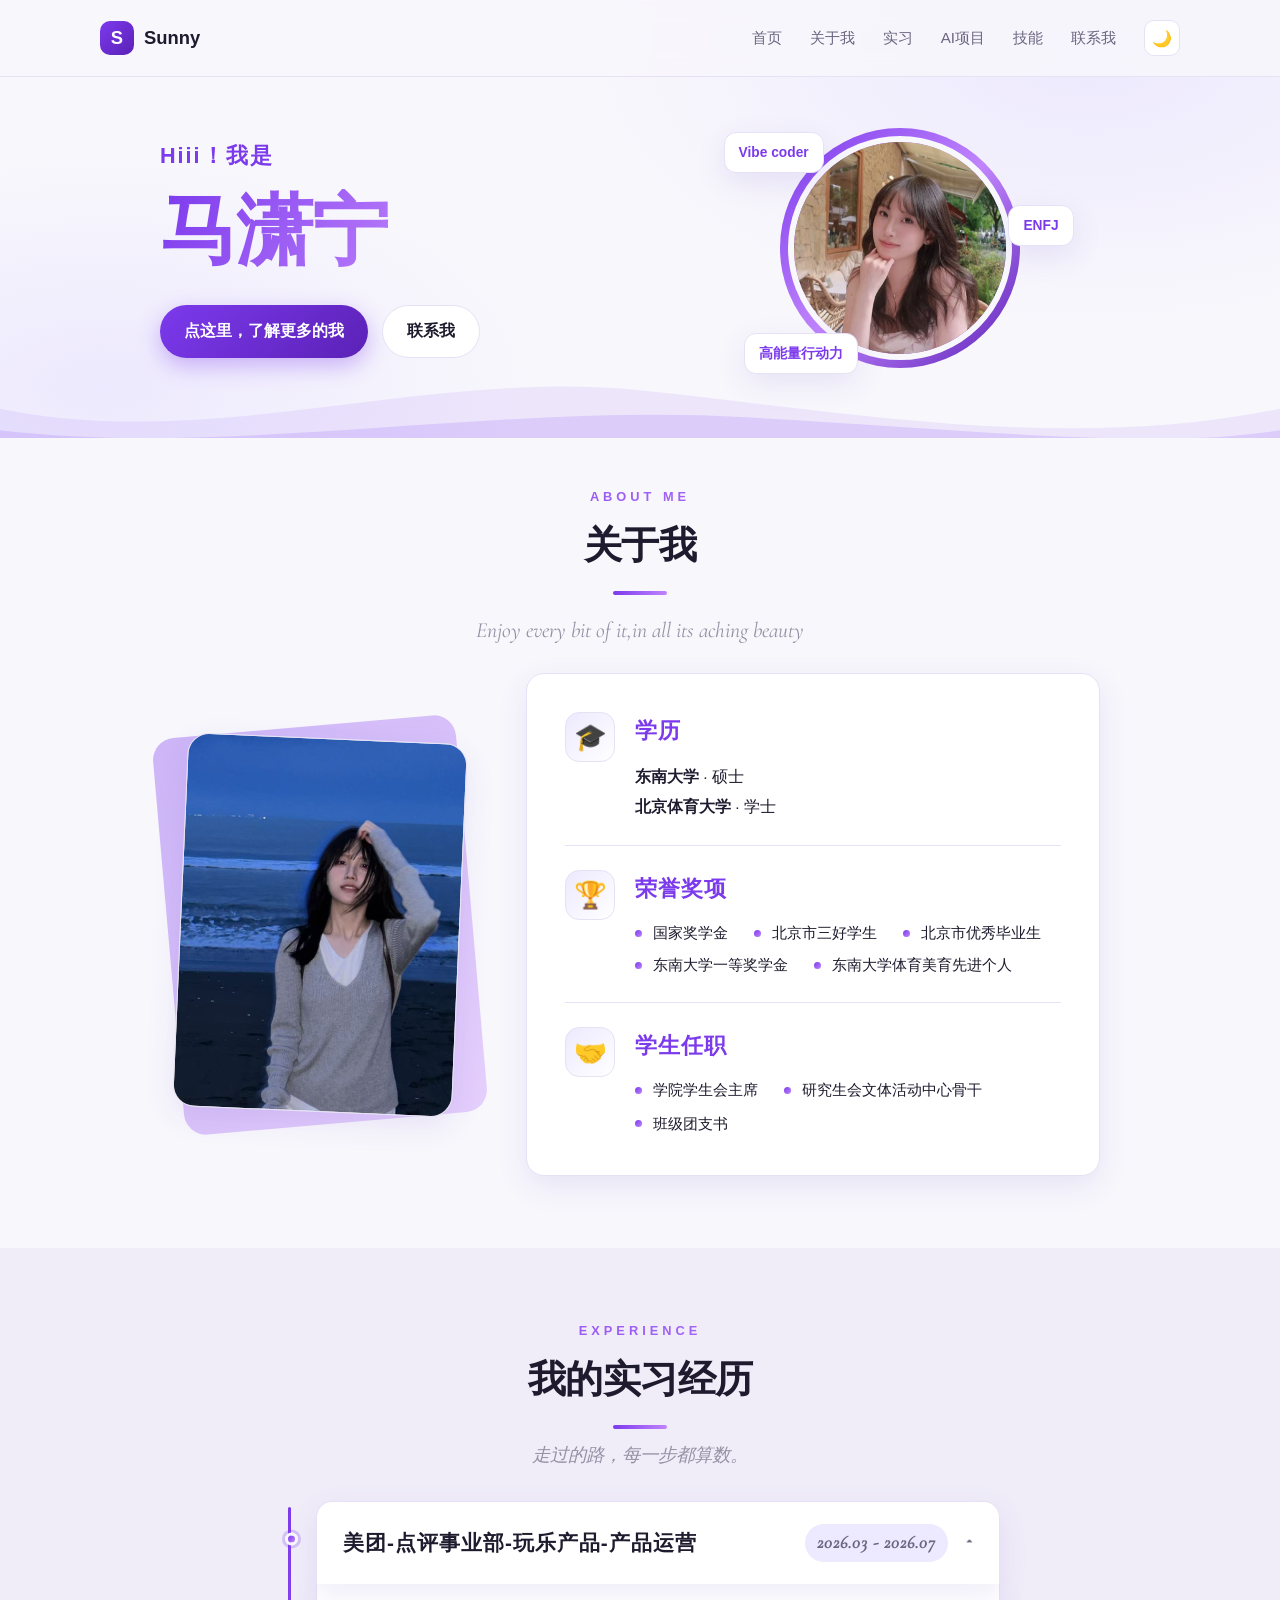
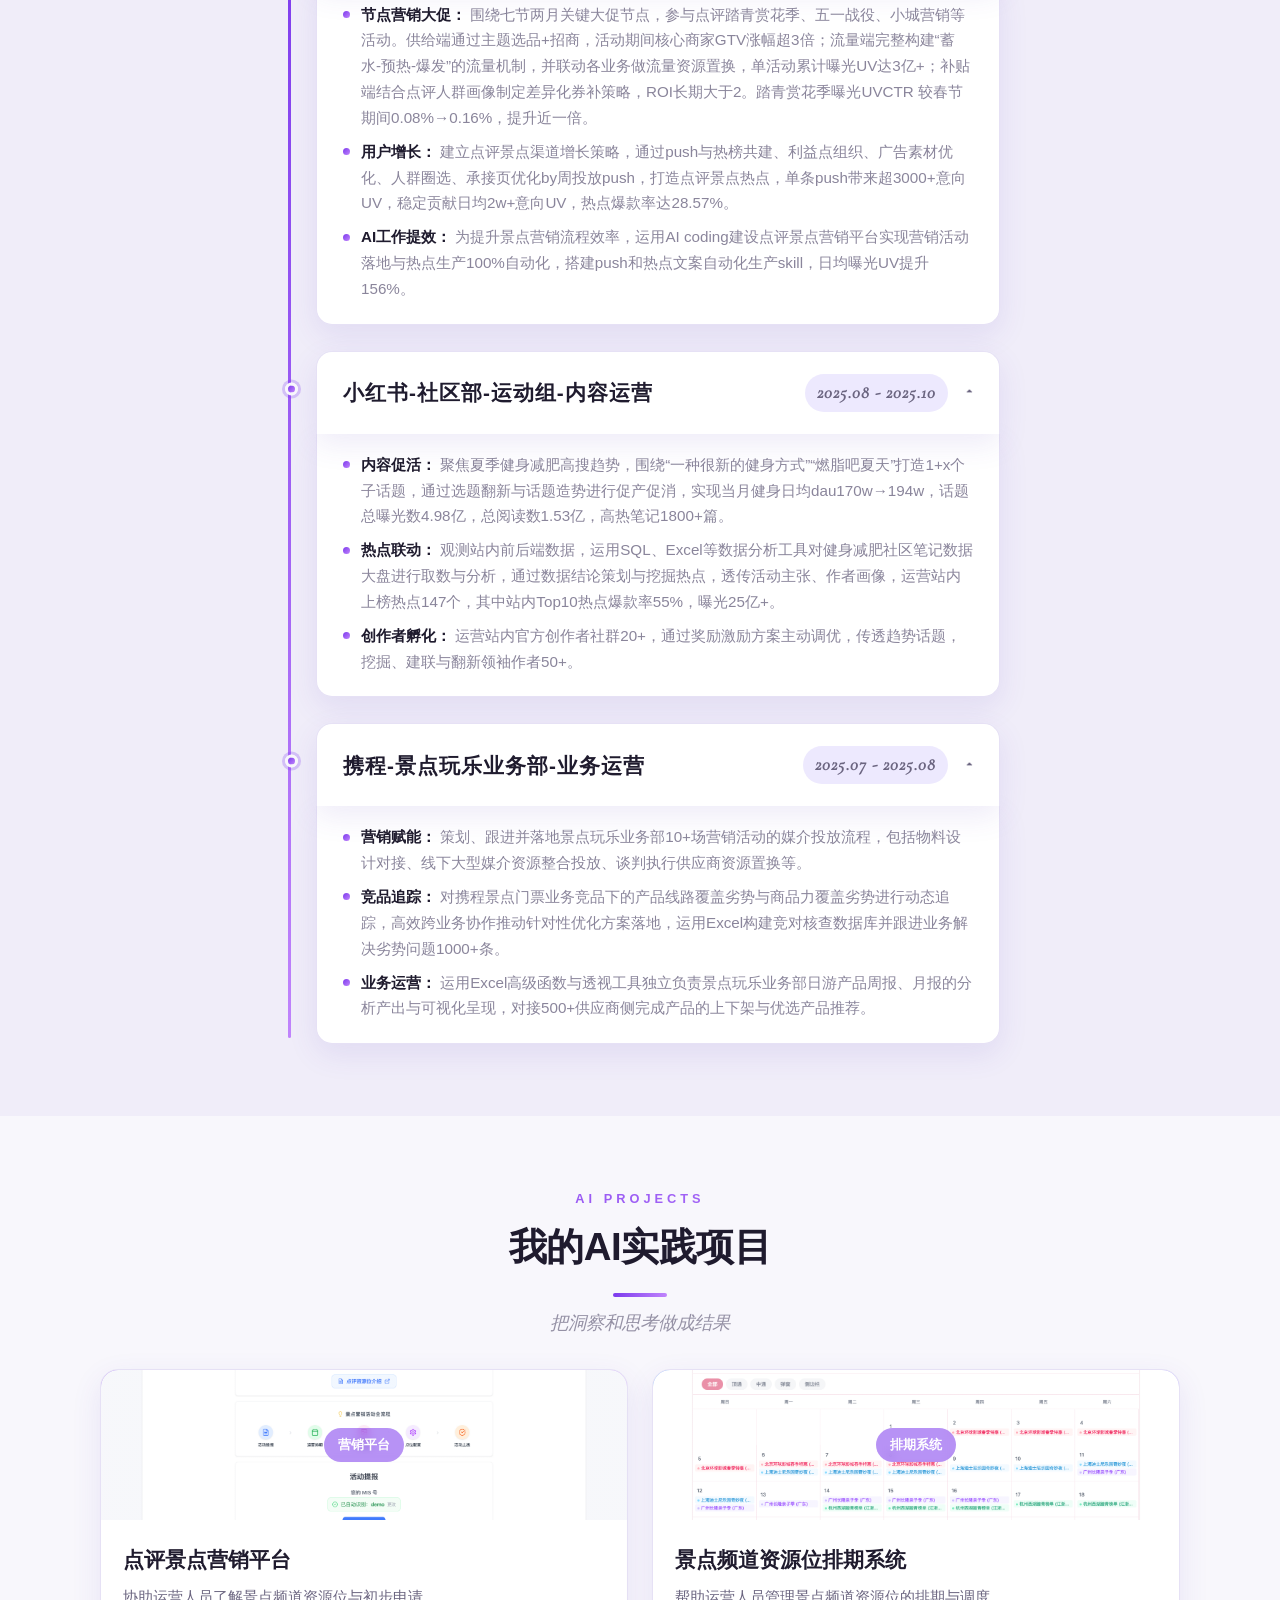
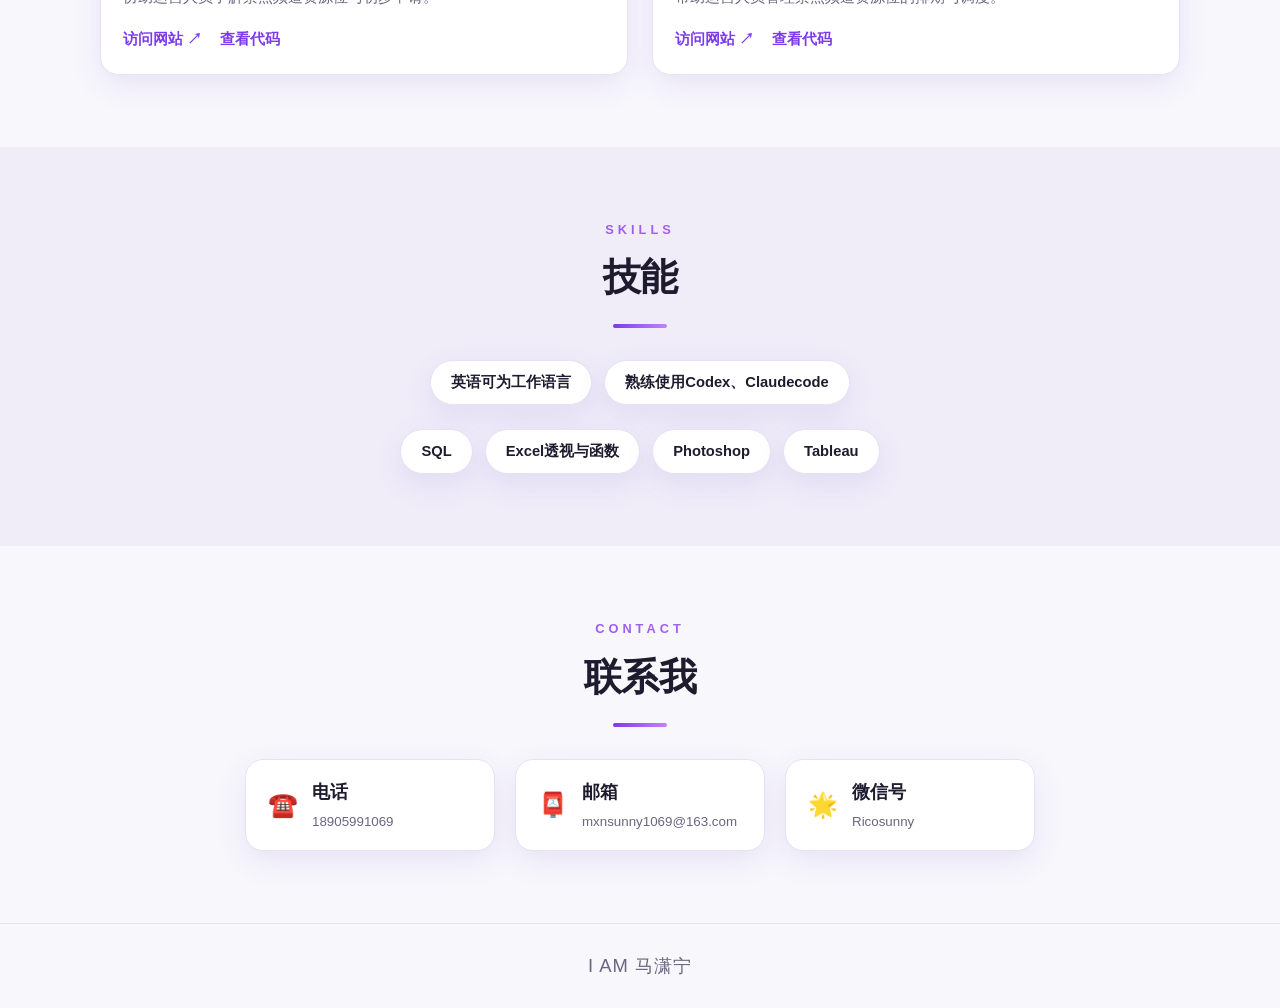
==== commit f18922b9: "Remove portfolio nav link" ====
--- a/index.html
+++ b/index.html
@@ -27,7 +27,6 @@
           <li><a href="#about">关于我</a></li>
           <li><a href="#experience">实习</a></li>
           <li><a href="#projects">AI项目</a></li>
-          <li><a href="./portfolio.html">作品集</a></li>
           <li><a href="#skills">技能</a></li>
           <li><a href="#contact">联系我</a></li>
           <li>
